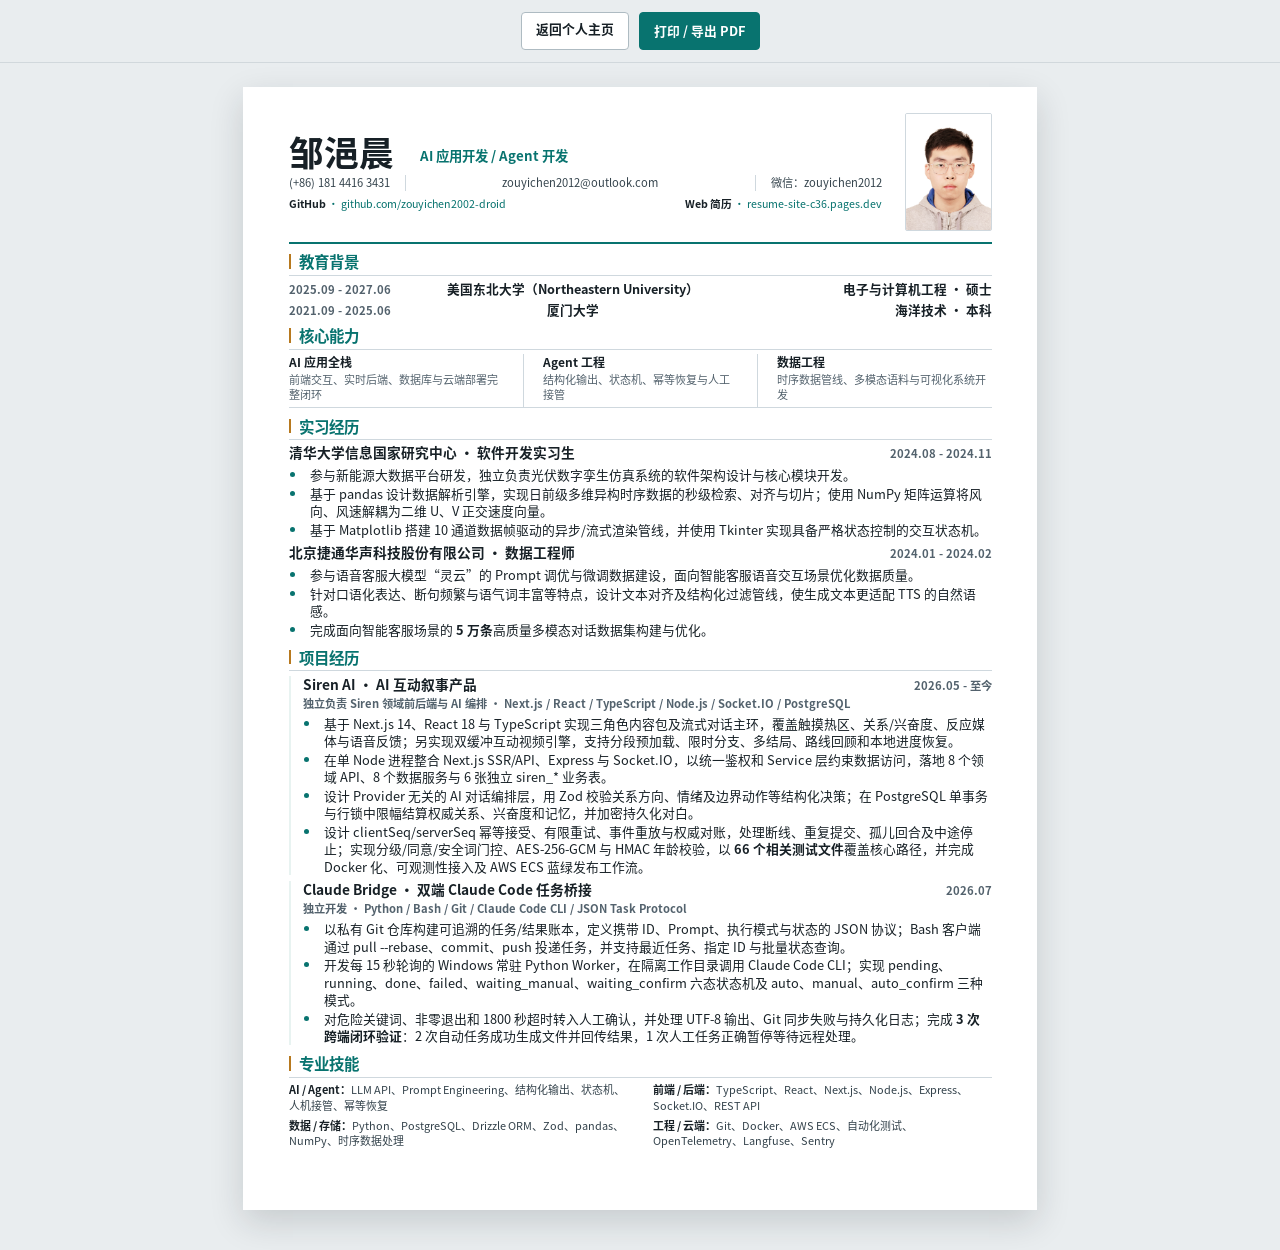
==== resume.html @ 2f083ecb "Update portfolio projects and downloadable resume" ====
<!doctype html>
<html lang="zh-CN">
  <head>
    <meta charset="UTF-8" />
    <meta name="viewport" content="width=device-width, initial-scale=1.0" />
    <meta
      name="description"
      content="邹浥晨的 AI 应用与 Agent 开发方向中文简历。"
    />
    <title>邹浥晨 | AI 应用 / Agent 开发简历</title>
    <link rel="stylesheet" href="resume.css" />
  </head>
  <body>
    <div class="screen-tools" aria-label="简历操作">
      <a href="index.html">返回个人主页</a>
      <button type="button" onclick="window.print()">打印 / 导出 PDF</button>
    </div>

    <main class="resume-page">
      <header class="resume-header">
        <div class="header-main">
          <div class="identity-line">
            <h1>邹浥晨</h1>
            <p class="target">AI 应用开发 / Agent 开发</p>
          </div>
          <address class="contact-list">
            <a href="tel:+8618144163431">(+86) 181 4416 3431</a>
            <a href="mailto:zouyichen2012@outlook.com">zouyichen2012@outlook.com</a>
            <span>微信：zouyichen2012</span>
          </address>
          <nav class="profile-links" aria-label="个人主页链接">
            <a href="https://github.com/zouyichen2002-droid"><strong>GitHub</strong> · github.com/zouyichen2002-droid</a>
            <a href="https://resume-site-c36.pages.dev/"><strong>Web 简历</strong> · resume-site-c36.pages.dev</a>
          </nav>
        </div>
        <img class="profile-photo" src="assets/profile-photo.jpeg" alt="邹浥晨证件照" />
      </header>

      <section class="resume-section education-section" aria-labelledby="education-title">
        <h2 id="education-title">教育背景</h2>
        <div class="education-grid">
          <article class="education-row">
            <time>2025.09 - 2027.06</time>
            <h3>美国东北大学（Northeastern University）</h3>
            <p>电子与计算机工程 · 硕士</p>
          </article>
          <article class="education-row">
            <time>2021.09 - 2025.06</time>
            <h3>厦门大学</h3>
            <p>海洋技术 · 本科</p>
          </article>
        </div>
      </section>

      <section class="resume-section capability-section" aria-labelledby="capability-title">
        <h2 id="capability-title">核心能力</h2>
        <div class="capability-grid">
          <p><strong>AI 应用全栈</strong><span>前端交互、实时后端、数据库与云端部署完整闭环</span></p>
          <p><strong>Agent 工程</strong><span>结构化输出、状态机、幂等恢复与人工接管</span></p>
          <p><strong>数据工程</strong><span>时序数据管线、多模态语料与可视化系统开发</span></p>
        </div>
      </section>

      <section class="resume-section" aria-labelledby="internship-title">
        <h2 id="internship-title">实习经历</h2>
        <article class="resume-entry">
          <div class="entry-heading">
            <h3>清华大学信息国家研究中心 · 软件开发实习生</h3>
            <time>2024.08 - 2024.11</time>
          </div>
          <ul>
            <li>参与新能源大数据平台研发，独立负责光伏数字孪生仿真系统的软件架构设计与核心模块开发。</li>
            <li>基于 pandas 设计数据解析引擎，实现日前级多维异构时序数据的秒级检索、对齐与切片；使用 NumPy 矩阵运算将风向、风速解耦为二维 U、V 正交速度向量。</li>
            <li>基于 Matplotlib 搭建 10 通道数据帧驱动的异步/流式渲染管线，并使用 Tkinter 实现具备严格状态控制的交互状态机。</li>
          </ul>
        </article>
        <article class="resume-entry">
          <div class="entry-heading">
            <h3>北京捷通华声科技股份有限公司 · 数据工程师</h3>
            <time>2024.01 - 2024.02</time>
          </div>
          <ul>
            <li>参与语音客服大模型“灵云”的 Prompt 调优与微调数据建设，面向智能客服语音交互场景优化数据质量。</li>
            <li>针对口语化表达、断句频繁与语气词丰富等特点，设计文本对齐及结构化过滤管线，使生成文本更适配 TTS 的自然语感。</li>
            <li>完成面向智能客服场景的 <strong>5 万条</strong>高质量多模态对话数据集构建与优化。</li>
          </ul>
        </article>
      </section>

      <section class="resume-section project-section" aria-labelledby="project-title">
        <h2 id="project-title">项目经历</h2>

        <article class="resume-entry project-entry">
          <div class="entry-heading">
            <h3>Siren AI · AI 互动叙事产品</h3>
            <time>2026.05 - 至今</time>
          </div>
          <p class="role-line">独立负责 Siren 领域前后端与 AI 编排 · Next.js / React / TypeScript / Node.js / Socket.IO / PostgreSQL</p>
          <ul>
            <li>基于 Next.js 14、React 18 与 TypeScript 实现三角色内容包及流式对话主环，覆盖触摸热区、关系/兴奋度、反应媒体与语音反馈；另实现双缓冲互动视频引擎，支持分段预加载、限时分支、多结局、路线回顾和本地进度恢复。</li>
            <li>在单 Node 进程整合 Next.js SSR/API、Express 与 Socket.IO，以统一鉴权和 Service 层约束数据访问，落地 8 个领域 API、8 个数据服务与 6 张独立 <code>siren_*</code> 业务表。</li>
            <li>设计 Provider 无关的 AI 对话编排层，用 Zod 校验关系方向、情绪及边界动作等结构化决策；在 PostgreSQL 单事务与行锁中限幅结算权威关系、兴奋度和记忆，并加密持久化对白。</li>
            <li>设计 clientSeq/serverSeq 幂等接受、有限重试、事件重放与权威对账，处理断线、重复提交、孤儿回合及中途停止；实现分级/同意/安全词门控、AES-256-GCM 与 HMAC 年龄校验，以 <strong>66 个相关测试文件</strong>覆盖核心路径，并完成 Docker 化、可观测性接入及 AWS ECS 蓝绿发布工作流。</li>
          </ul>
        </article>

        <article class="resume-entry project-entry">
          <div class="entry-heading">
            <h3>Claude Bridge · 双端 Claude Code 任务桥接</h3>
            <time>2026.07</time>
          </div>
          <p class="role-line">独立开发 · Python / Bash / Git / Claude Code CLI / JSON Task Protocol</p>
          <ul>
            <li>以私有 Git 仓库构建可追溯的任务/结果账本，定义携带 ID、Prompt、执行模式与状态的 JSON 协议；Bash 客户端通过 pull --rebase、commit、push 投递任务，并支持最近任务、指定 ID 与批量状态查询。</li>
            <li>开发每 15 秒轮询的 Windows 常驻 Python Worker，在隔离工作目录调用 Claude Code CLI；实现 pending、running、done、failed、waiting_manual、waiting_confirm 六态状态机及 auto、manual、auto_confirm 三种模式。</li>
            <li>对危险关键词、非零退出和 1800 秒超时转入人工确认，并处理 UTF-8 输出、Git 同步失败与持久化日志；完成 <strong>3 次跨端闭环验证</strong>：2 次自动任务成功生成文件并回传结果，1 次人工任务正确暂停等待远程处理。</li>
          </ul>
        </article>

      </section>

      <section class="resume-section skills-section" aria-labelledby="skills-title">
        <h2 id="skills-title">专业技能</h2>
        <div class="skills-grid">
          <p><strong>AI / Agent：</strong>LLM API、Prompt Engineering、结构化输出、状态机、人机接管、幂等恢复</p>
          <p><strong>前端 / 后端：</strong>TypeScript、React、Next.js、Node.js、Express、Socket.IO、REST API</p>
          <p><strong>数据 / 存储：</strong>Python、PostgreSQL、Drizzle ORM、Zod、pandas、NumPy、时序数据处理</p>
          <p><strong>工程 / 云端：</strong>Git、Docker、AWS ECS、自动化测试、OpenTelemetry、Langfuse、Sentry</p>
        </div>
      </section>
    </main>
  </body>
</html>
---- resume.css ----
@font-face {
  font-family: "Noto Sans CJK SC";
  src: url("assets/fonts/noto-sans-cjk-sc-resume.woff2") format("woff2");
  font-style: normal;
  font-weight: 400;
  font-display: swap;
}

@font-face {
  font-family: "Noto Sans CJK SC";
  src: url("assets/fonts/noto-sans-cjk-sc-resume-bold.woff2") format("woff2");
  font-style: normal;
  font-weight: 700;
  font-display: swap;
}

:root {
  color-scheme: light;
  --ink: #172026;
  --muted: #53626d;
  --line: #cfd8de;
  --accent: #08736f;
  --accent-soft: #e8f3f1;
  --paper: #ffffff;
  --canvas: #e9edef;
  --gold: #b7791f;
}

* {
  box-sizing: border-box;
}

html {
  background: var(--canvas);
}

body {
  margin: 0;
  color: var(--ink);
  font-family:
    "Noto Sans CJK SC", "Noto Sans SC", ui-sans-serif, system-ui, sans-serif;
  font-size: 9.6pt;
  line-height: 1.36;
  letter-spacing: 0;
}

a {
  color: inherit;
  text-decoration: none;
}

code {
  font: inherit;
}

.screen-tools {
  position: sticky;
  top: 0;
  z-index: 10;
  display: flex;
  justify-content: center;
  gap: 10px;
  padding: 12px;
  background: rgba(233, 237, 239, 0.96);
  border-bottom: 1px solid #d1d8dc;
}

.screen-tools a,
.screen-tools button {
  min-height: 38px;
  padding: 7px 14px;
  border: 1px solid #aebbc2;
  border-radius: 4px;
  background: #ffffff;
  color: var(--ink);
  font: inherit;
  font-weight: 650;
  cursor: pointer;
}

.screen-tools button {
  border-color: var(--accent);
  background: var(--accent);
  color: #ffffff;
}

.resume-page {
  width: 210mm;
  min-height: 297mm;
  margin: 24px auto 40px;
  padding: 7mm 12mm 4mm;
  background: var(--paper);
  box-shadow: 0 12px 32px rgba(23, 32, 38, 0.16);
}

.resume-header {
  display: grid;
  grid-template-columns: minmax(0, 1fr) 23mm;
  align-items: stretch;
  gap: 6mm;
  padding-bottom: 3mm;
  border-bottom: 2px solid var(--accent);
}

.header-main {
  display: grid;
  align-content: center;
  gap: 1.6mm;
  min-width: 0;
}

.profile-photo {
  width: 23mm;
  height: 31mm;
  object-fit: cover;
  object-position: center 18%;
  border: 1px solid var(--line);
  border-radius: 2px;
  background: #ffffff;
}

.identity-line {
  display: flex;
  align-items: flex-end;
  justify-content: flex-start;
  gap: 7mm;
}

.target {
  margin: 0 0 1mm;
  color: var(--accent);
  font-size: 10pt;
  font-weight: 760;
}

h1,
h2,
h3,
p {
  overflow-wrap: anywhere;
}

h1 {
  margin: 0;
  font-size: 26pt;
  line-height: 1.05;
}

.contact-list {
  display: grid;
  grid-template-columns: auto minmax(0, 1fr) auto;
  align-items: center;
  gap: 0;
  margin-top: 0;
  color: #34434c;
  font-size: 8.4pt;
  font-style: normal;
}

.contact-list > * {
  padding: 0 4mm;
  white-space: nowrap;
}

.contact-list > *:first-child {
  padding-left: 0;
}

.contact-list > * + * {
  border-left: 1px solid var(--line);
}

.contact-list > *:last-child {
  padding-right: 0;
  text-align: right;
}

.contact-list a:nth-child(2) {
  text-align: center;
}

.profile-links {
  display: flex;
  align-items: center;
  justify-content: space-between;
  gap: 8mm;
  margin-top: 0;
  color: var(--accent);
  font-size: 8pt;
}

.profile-links strong {
  color: var(--ink);
}

.resume-section {
  position: relative;
  padding-top: 2.2mm;
}

.resume-section > h2 {
  display: flex;
  align-items: center;
  gap: 2mm;
  margin: 0 0 1.2mm;
  padding-bottom: 1mm;
  border-bottom: 1px solid var(--line);
  color: var(--accent);
  font-size: 11.6pt;
  line-height: 1.2;
}

.resume-section > h2::before {
  content: "";
  flex: 0 0 auto;
  width: 2.5px;
  height: 11pt;
  background: var(--gold);
}

.education-grid {
  display: grid;
  gap: 0.8mm;
}

.education-row {
  display: grid;
  grid-template-columns: 35mm minmax(0, 1fr) minmax(0, 1fr);
  align-items: baseline;
  gap: 5mm;
}

.education-row time {
  color: var(--muted);
  font-size: 8.5pt;
  font-weight: 650;
}

.education-row h3,
.education-row p {
  margin: 0;
  font-size: 9.5pt;
}

.education-row h3,
.education-row p {
  font-weight: 700;
}

.education-row h3 {
  text-align: center;
}

.education-row p {
  text-align: right;
}

.capability-grid {
  display: grid;
  grid-template-columns: repeat(3, minmax(0, 1fr));
  border-bottom: 1px solid var(--line);
}

.capability-grid p {
  display: grid;
  gap: 0.3mm;
  margin: 0;
  padding: 0 5mm 1.5mm;
  font-size: 8.3pt;
}

.capability-grid p:first-child {
  padding-left: 0;
}

.capability-grid p + p {
  border-left: 1px solid var(--line);
}

.capability-grid p:last-child {
  padding-right: 0;
}

.capability-grid strong {
  color: var(--ink);
  font-size: 9pt;
}

.capability-grid span {
  color: var(--muted);
}

.entry-heading {
  display: flex;
  align-items: baseline;
  justify-content: space-between;
  gap: 8mm;
}

.entry-heading h3 {
  margin: 0;
  font-size: 10.3pt;
  line-height: 1.3;
}

.entry-heading time {
  flex: 0 0 auto;
  color: var(--muted);
  font-size: 8.5pt;
  font-weight: 650;
  white-space: nowrap;
}

.resume-entry + .resume-entry {
  margin-top: 1.6mm;
}

.resume-entry ul {
  margin: 1mm 0 0;
  padding-left: 4.8mm;
}

.resume-entry li {
  margin: 0.35mm 0;
  padding-left: 0.8mm;
}

.resume-entry li::marker {
  color: var(--accent);
}

.project-entry {
  padding-left: 3.3mm;
  border-left: 2px solid var(--accent-soft);
}

.role-line {
  margin: 0.6mm 0 0;
  color: var(--muted);
  font-size: 8.4pt;
  font-weight: 620;
}

.skills-section {
  break-inside: avoid;
}

.skills-grid {
  display: grid;
  grid-template-columns: repeat(2, minmax(0, 1fr));
  gap: 1.2mm 7mm;
}

.skills-grid p {
  margin: 0;
  color: #34434c;
  font-size: 8.2pt;
  line-height: 1.42;
}

.skills-grid strong {
  color: var(--ink);
}

@media screen and (max-width: 860px) {
  body {
    font-size: 10pt;
  }

  .resume-page {
    width: calc(100% - 24px);
    min-height: 0;
    margin: 16px auto 28px;
    padding: 24px 20px;
  }

  .resume-header {
    grid-template-columns: minmax(0, 1fr) 84px;
    gap: 16px;
    padding-bottom: 16px;
  }

  .profile-photo {
    width: 84px;
    height: 112px;
  }

  .identity-line {
    align-items: flex-start;
    flex-direction: column;
    gap: 4px;
  }

  .contact-list {
    grid-template-columns: 1fr;
    margin-top: 4px;
    font-size: 7.8pt;
  }

  .contact-list > * {
    padding: 2px 0;
    text-align: left;
  }

  .contact-list > * + * {
    border-top: 1px solid var(--line);
    border-left: 0;
  }

  .contact-list > *:last-child,
  .contact-list a:nth-child(2) {
    text-align: left;
  }

  .profile-links {
    align-items: flex-start;
    flex-direction: column;
    gap: 3px;
    margin-top: 8px;
  }

  .education-grid {
    grid-template-columns: 1fr;
  }

  .capability-grid {
    grid-template-columns: 1fr;
  }

  .skills-grid {
    grid-template-columns: 1fr;
  }

  .capability-grid p,
  .capability-grid p:first-child,
  .capability-grid p:last-child {
    padding: 6px 0;
  }

  .capability-grid p + p {
    border-top: 1px solid var(--line);
    border-left: 0;
  }

  .education-row {
    grid-template-columns: 1fr;
    gap: 1px;
  }

  .education-row h3,
  .education-row p {
    text-align: left;
  }

  .education-row + .education-row {
    padding-top: 8px;
    border-top: 1px solid var(--line);
  }

  .entry-heading {
    align-items: flex-start;
    flex-direction: column;
    gap: 2px;
  }
}

@page {
  size: A4;
  margin: 0;
}

@media print {
  html,
  body {
    background: #ffffff;
  }

  body {
    print-color-adjust: exact;
    -webkit-print-color-adjust: exact;
  }

  .screen-tools {
    display: none;
  }

  .resume-page {
    width: 210mm;
    min-height: 297mm;
    margin: 0;
    box-shadow: none;
  }

  .resume-entry,
  .education-grid article {
    break-inside: avoid;
  }
}
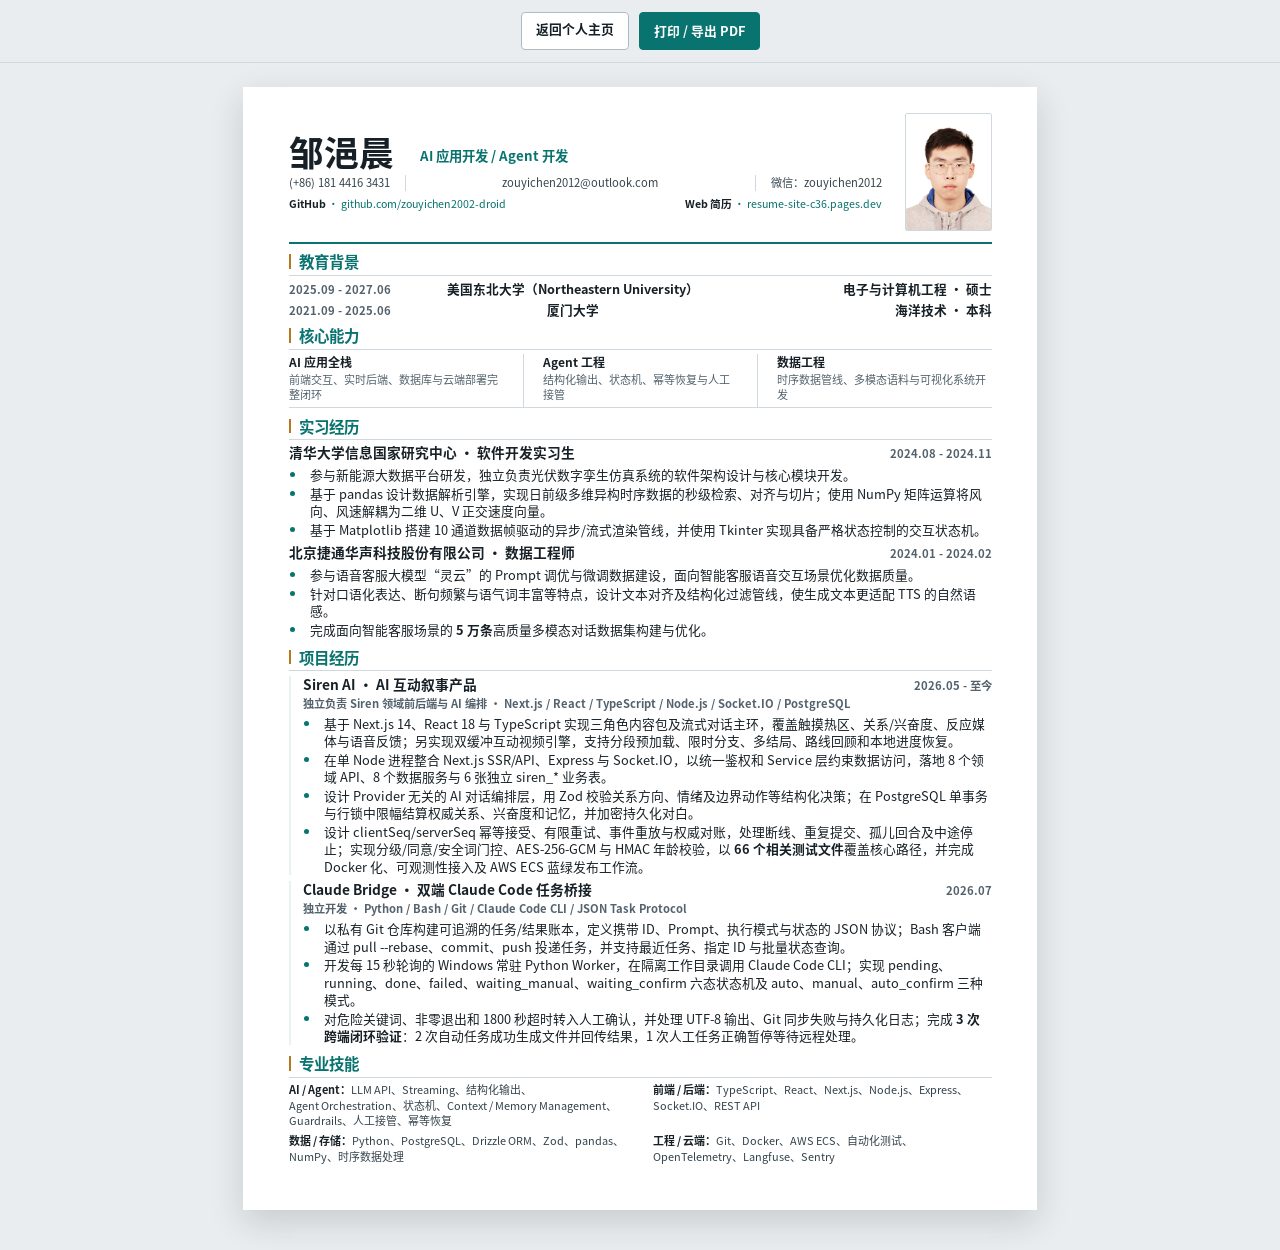
==== commit bd756ed1: "Strengthen AI agent screening keywords" ====
--- a/resume.html
+++ b/resume.html
@@ -122,7 +122,7 @@
       <section class="resume-section skills-section" aria-labelledby="skills-title">
         <h2 id="skills-title">专业技能</h2>
         <div class="skills-grid">
-          <p><strong>AI / Agent：</strong>LLM API、Prompt Engineering、结构化输出、状态机、人机接管、幂等恢复</p>
+          <p><strong>AI / Agent：</strong>LLM API、Streaming、结构化输出、<span class="keyword-nowrap">Agent Orchestration</span>、状态机、Context / Memory Management、Guardrails、人工接管、幂等恢复</p>
           <p><strong>前端 / 后端：</strong>TypeScript、React、Next.js、Node.js、Express、Socket.IO、REST API</p>
           <p><strong>数据 / 存储：</strong>Python、PostgreSQL、Drizzle ORM、Zod、pandas、NumPy、时序数据处理</p>
           <p><strong>工程 / 云端：</strong>Git、Docker、AWS ECS、自动化测试、OpenTelemetry、Langfuse、Sentry</p>
--- a/resume.css
+++ b/resume.css
@@ -51,6 +51,10 @@
 
 code {
   font: inherit;
+}
+
+.keyword-nowrap {
+  white-space: nowrap;
 }
 
 .screen-tools {
